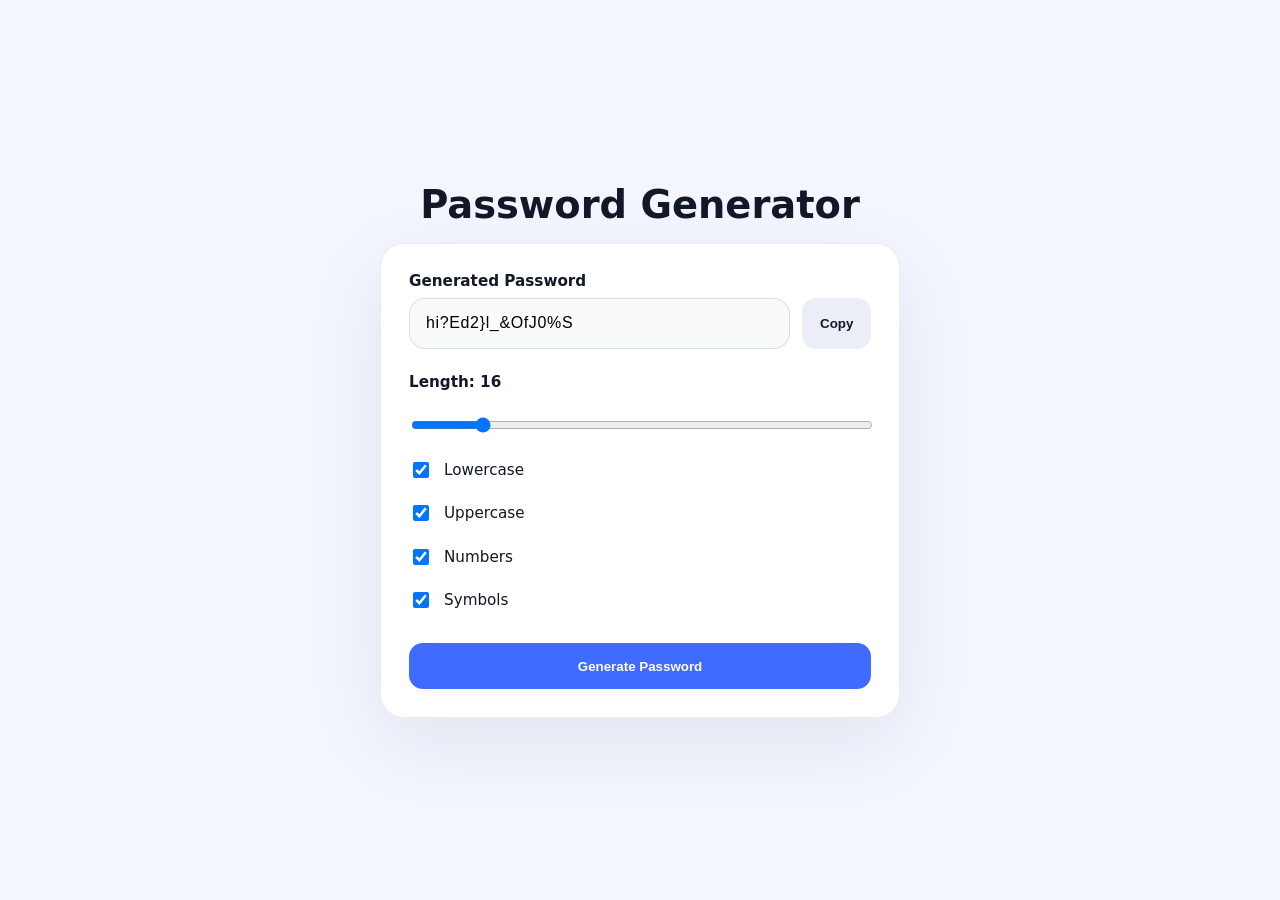
==== password-generator/index.html @ 7fe8389c "password generator generated by Claude Haiku 4.5" ====
<!DOCTYPE html>
<html lang="en">
<head>
    <meta charset="UTF-8">
    <meta name="viewport" content="width=device-width, initial-scale=1.0">
    <title>Password Generator</title>
    <link rel="stylesheet" href="styles.css">
</head>
<body>
    <main class="container">
        <h1>Password Generator</h1>
        <div class="card">
            <label for="password-output">Generated Password</label>
            <div class="output-row">
                <input id="password-output" readonly aria-label="Generated password">
                <button id="copy-btn" type="button">Copy</button>
            </div>

            <div class="controls">
                <label for="length">Length: <span id="length-value">16</span></label>
                <input id="length" type="range" min="8" max="64" value="16">

                <div class="checkbox-group">
                    <label><input id="lowercase" type="checkbox" checked> Lowercase</label>
                    <label><input id="uppercase" type="checkbox" checked> Uppercase</label>
                    <label><input id="numbers" type="checkbox" checked> Numbers</label>
                    <label><input id="symbols" type="checkbox" checked> Symbols</label>
                </div>

                <button id="generate-btn" type="button" class="primary">Generate Password</button>
            </div>
        </div>
    </main>
    <script src="script.js"></script>
</body>
</html>
---- password-generator/styles.css ----
:root {
    color-scheme: light;
    font-family: Inter, system-ui, -apple-system, BlinkMacSystemFont, 'Segoe UI', sans-serif;
    background: #f3f6ff;
    color: #121828;
}

* {
    box-sizing: border-box;
}

body {
    margin: 0;
    min-height: 100vh;
    display: grid;
    place-items: center;
    padding: 2rem;
}

.container {
    width: min(520px, 100%);
}

h1 {
    margin: 0 0 1rem;
    font-size: clamp(2rem, 3vw, 2.5rem);
    text-align: center;
}

.card {
    background: white;
    border: 1px solid rgba(15, 23, 42, 0.08);
    border-radius: 24px;
    padding: 1.75rem;
    box-shadow: 0 24px 80px rgba(15, 23, 42, 0.08);
}

label {
    display: block;
    font-size: 0.95rem;
    font-weight: 600;
    margin-bottom: 0.5rem;
}

.output-row {
    display: grid;
    grid-template-columns: 1fr auto;
    gap: 0.75rem;
    margin-bottom: 1.5rem;
}

#password-output {
    width: 100%;
    padding: 0.95rem 1rem;
    border-radius: 16px;
    border: 1px solid rgba(15, 23, 42, 0.12);
    font-size: 1rem;
    letter-spacing: 0.04em;
    background: #f8fafc;
}

button {
    border: none;
    border-radius: 14px;
    padding: 0.95rem 1.1rem;
    font-weight: 700;
    cursor: pointer;
    transition: transform 0.16s ease, background-color 0.16s ease, filter 0.16s ease;
}

button:hover {
    transform: translateY(-1px);
}

button:active {
    transform: translateY(0);
}

.primary {
    width: 100%;
    background: #3f6bff;
    color: white;
}

#copy-btn {
    background: #eceef7;
    color: #111827;
}

.controls {
    display: grid;
    gap: 1rem;
}

#length {
    width: 100%;
}

.checkbox-group {
    display: grid;
    gap: 0.85rem;
    padding: 0.5rem 0;
}

.checkbox-group label {
    display: flex;
    align-items: center;
    gap: 0.75rem;
    font-weight: 500;
}

input[type="checkbox"] {
    width: 1rem;
    height: 1rem;
}
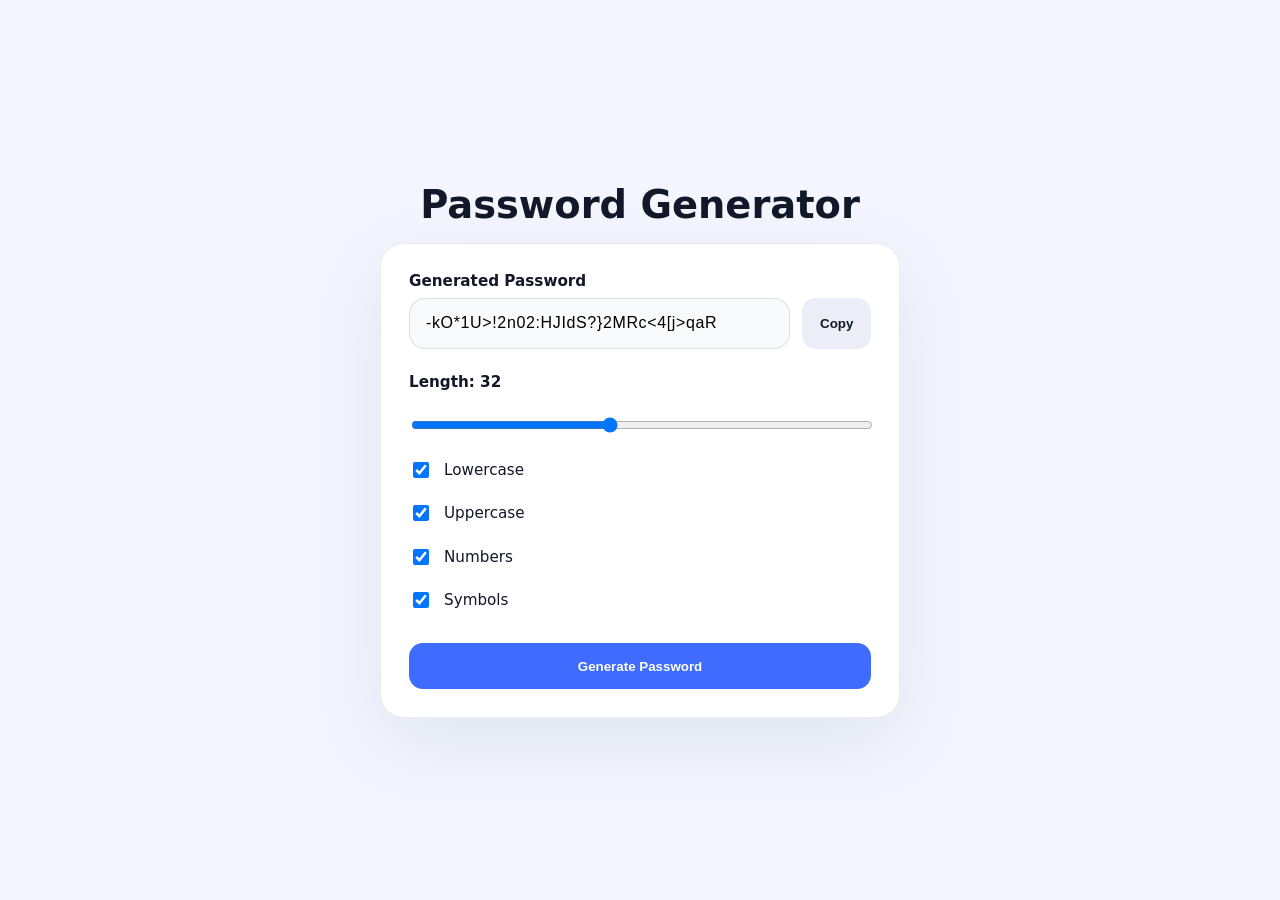
==== commit 87bd2ba3: "password generator: default password length 32" ====
--- a/password-generator/index.html
+++ b/password-generator/index.html
@@ -17,8 +17,8 @@
             </div>
 
             <div class="controls">
-                <label for="length">Length: <span id="length-value">16</span></label>
-                <input id="length" type="range" min="8" max="64" value="16">
+                <label for="length">Length: <span id="length-value">32</span></label>
+                <input id="length" type="range" min="8" max="64" value="32">
 
                 <div class="checkbox-group">
                     <label><input id="lowercase" type="checkbox" checked> Lowercase</label>
